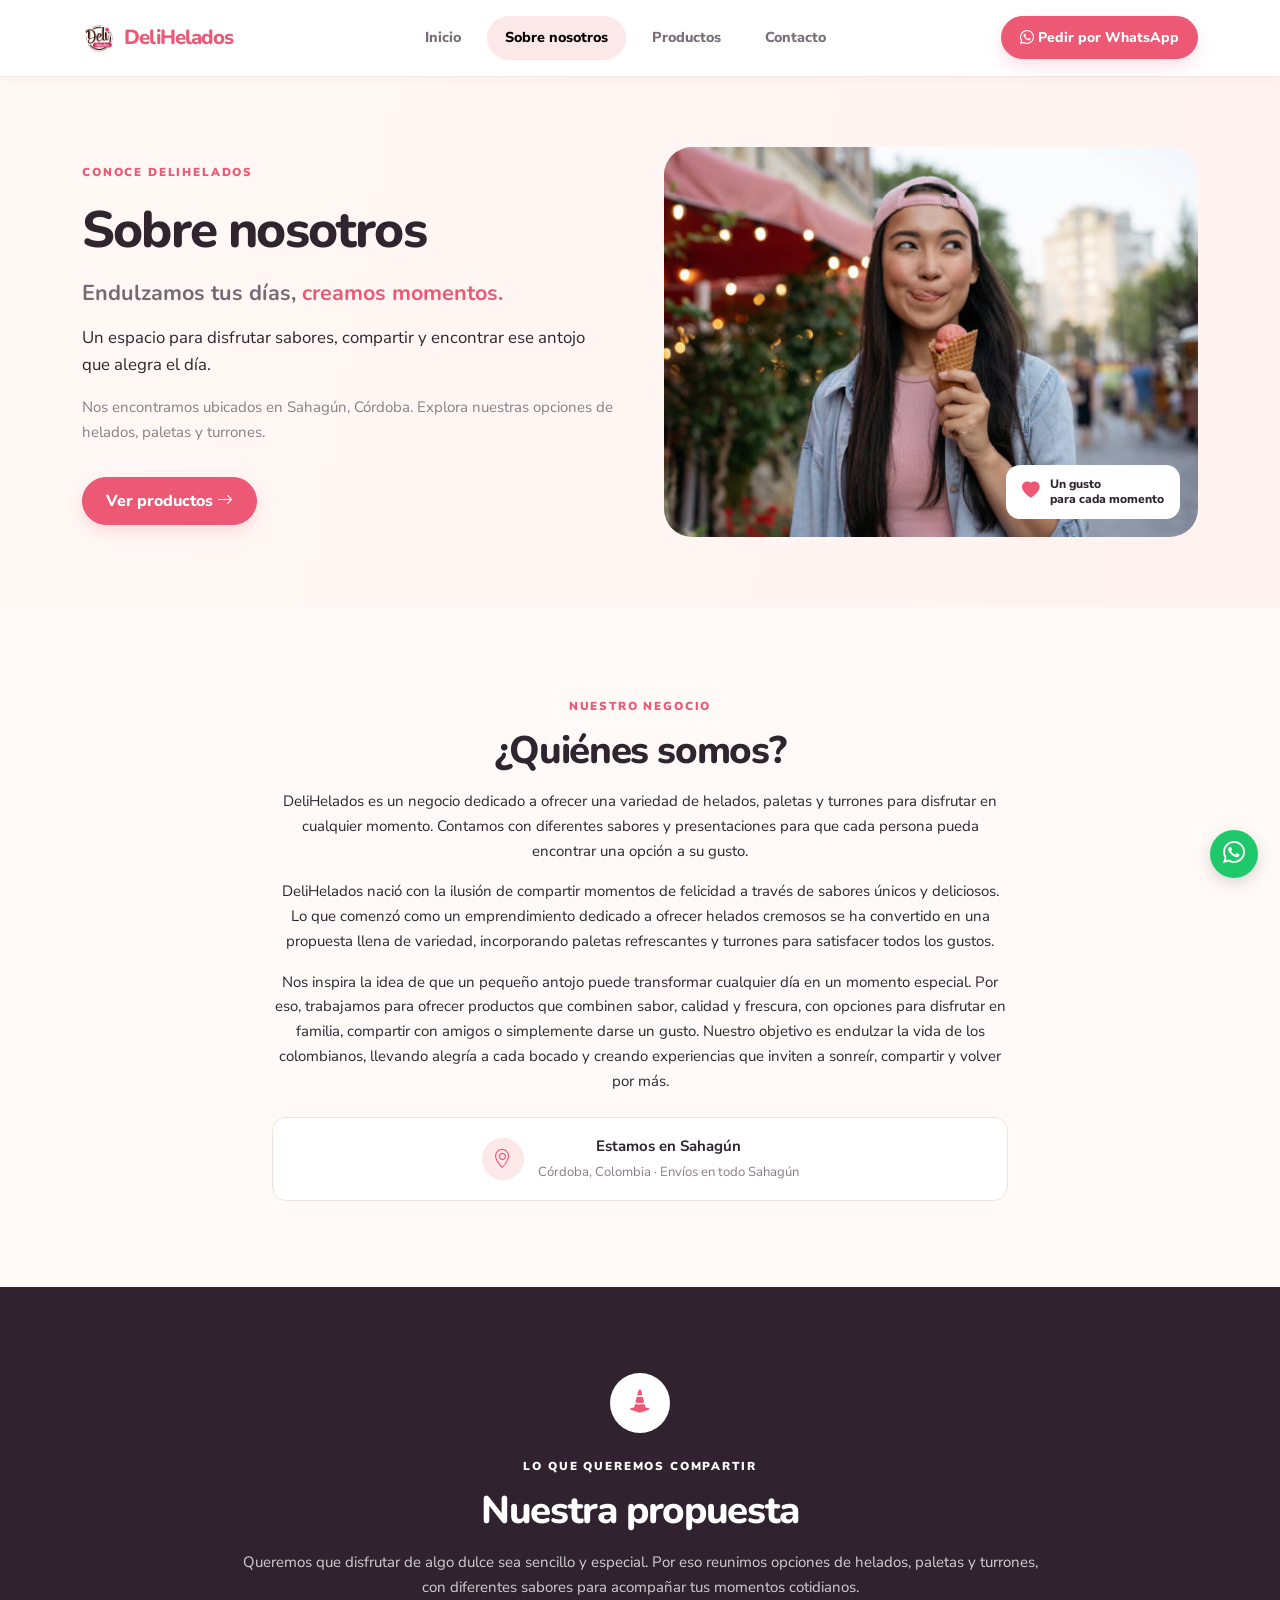
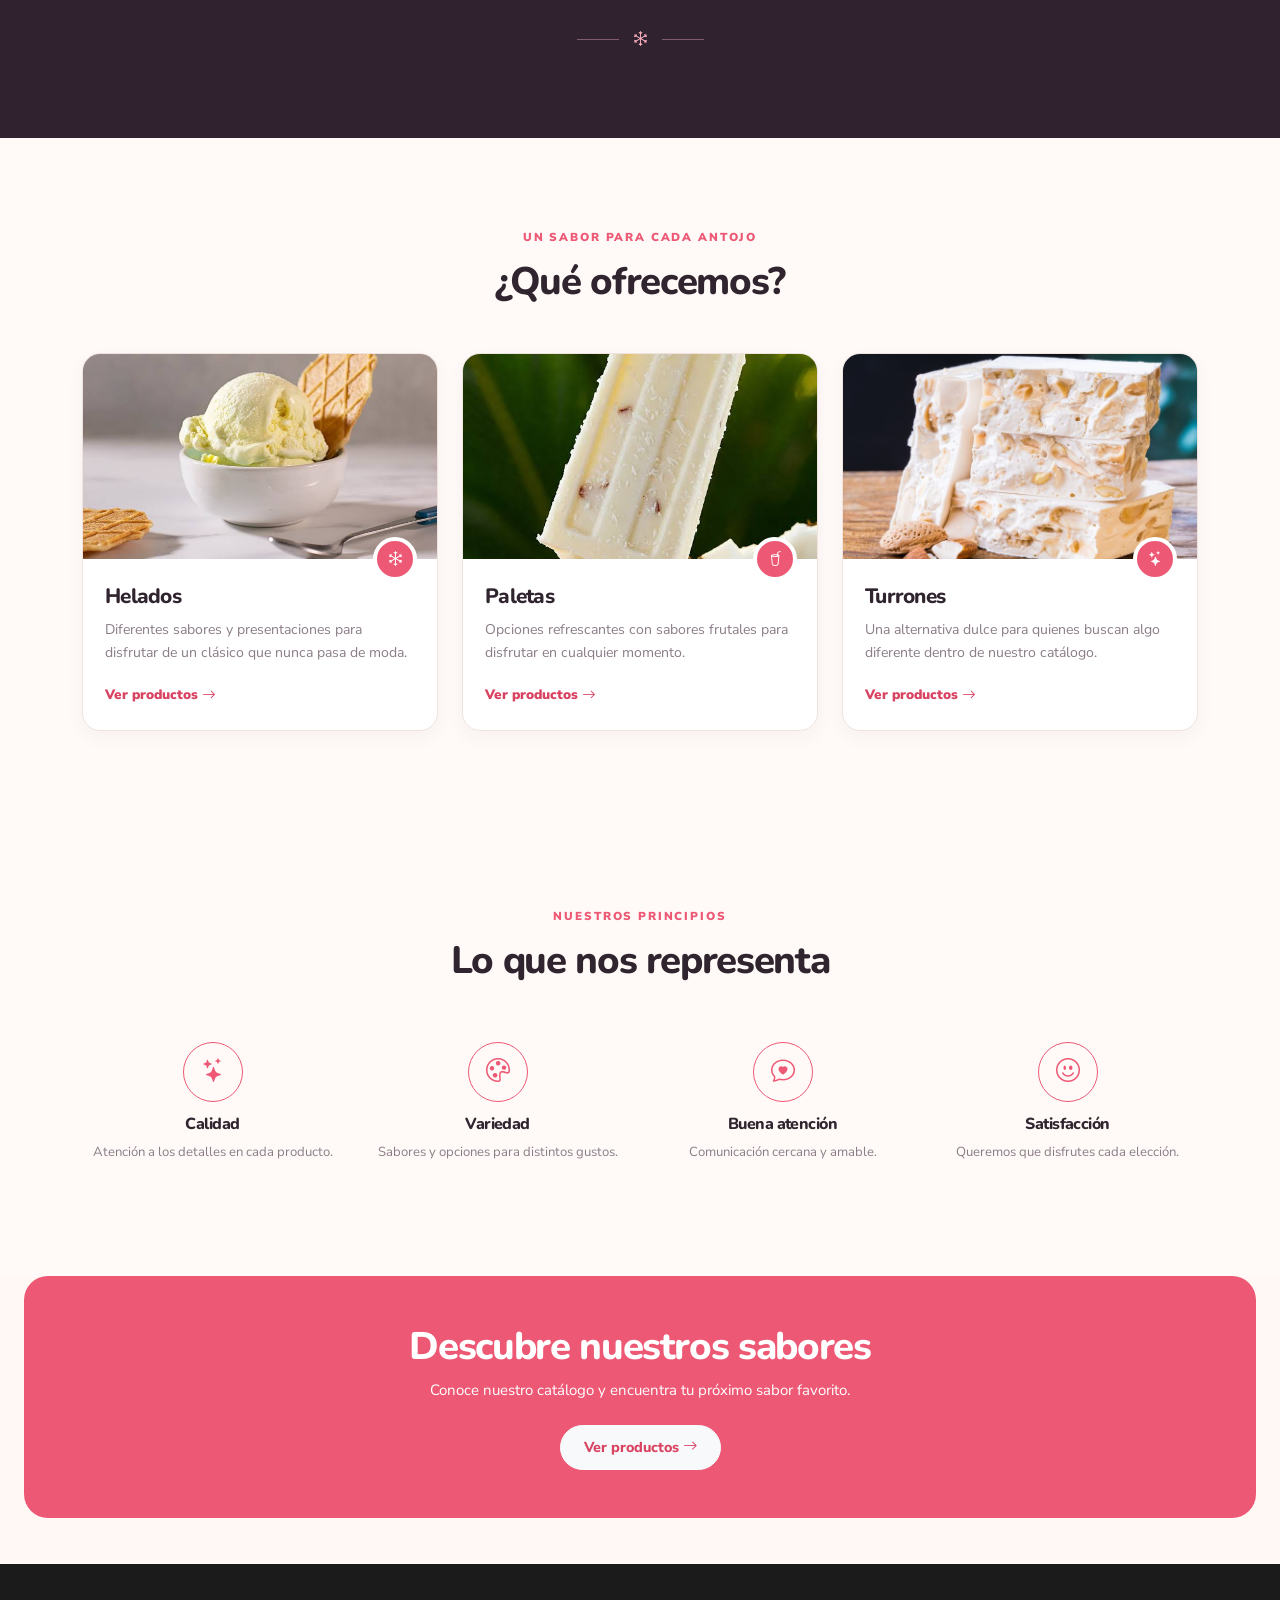
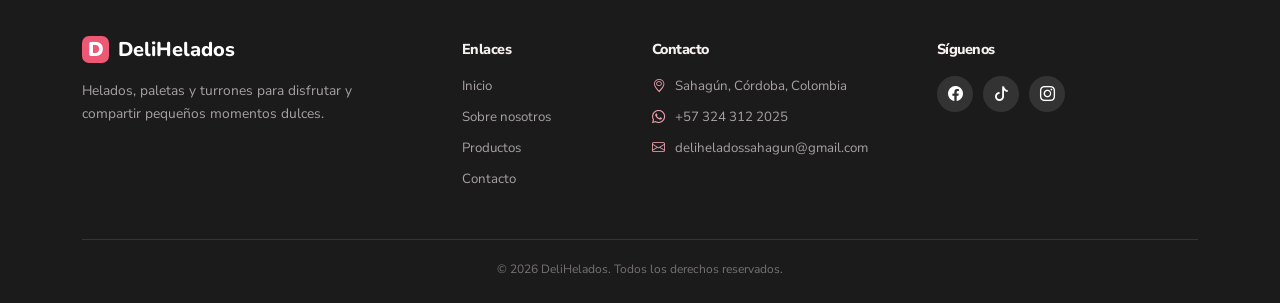
==== html/about.html @ 3cf7e17a "feat(about): Se ha creado la maquetacion y diseño para la pagina Sobre nosotros" ====
<!DOCTYPE html>
<html lang="es">

<head>
  <meta charset="UTF-8">
  <meta name="viewport" content="width=device-width, initial-scale=1.0">
  <meta name="description" content="Conoce DeliHelados, un negocio de helados, paletas y turrones en Sahagún, Córdoba.">
  <meta name="theme-color" content="#fff8f4">
  <title>DeliHelados | Sobre nosotros</title>

  <link rel="preconnect" href="https://fonts.googleapis.com">
  <link rel="preconnect" href="https://fonts.gstatic.com" crossorigin>
  <link
    href="https://fonts.googleapis.com/css2?family=Nunito+Sans:wght@400;500;600;700;800&family=Nunito:wght@600;700;800;900&display=swap"
    rel="stylesheet">
  <link href="https://cdn.jsdelivr.net/npm/bootstrap@5.3.8/dist/css/bootstrap.min.css" rel="stylesheet">
  <link href="https://cdn.jsdelivr.net/npm/bootstrap-icons@1.13.1/font/bootstrap-icons.min.css" rel="stylesheet">
  <link rel="stylesheet" href="../css/style.css">
</head>

<body class="page-about">
  <header class="site-header sticky-top">
    <nav class="navbar navbar-expand-lg">
      <div class="container">
        <a class="navbar-brand d-flex align-items-center gap-2" href="../index.html" aria-label="DeliHelados, inicio">
          <img src="../assets/images/logo.png" alt="" width="34" height="34">
          <span>Deli<span>Helados</span></span>
        </a>
        <button class="navbar-toggler" type="button" data-bs-toggle="collapse" data-bs-target="#mainNav"
          aria-controls="mainNav" aria-expanded="false" aria-label="Abrir navegación">
          <span class="navbar-toggler-icon"></span>
        </button>
        <div class="collapse navbar-collapse" id="mainNav">
          <ul class="navbar-nav mx-auto mb-2 mb-lg-0">
            <li class="nav-item"><a class="nav-link " href="../index.html">Inicio</a></li>
            <li class="nav-item"><a class="nav-link active" href="about.html">Sobre nosotros</a></li>
            <li class="nav-item"><a class="nav-link " href="products.html">Productos</a></li>
            <li class="nav-item"><a class="nav-link " href="contact.html">Contacto</a></li>
          </ul>
          <a class="btn btn-coral btn-sm header-whatsapp" href="https://wa.me/573243122025" target="_blank"
            rel="noopener noreferrer">
            <i class="bi bi-whatsapp" aria-hidden="true"></i> Pedir por WhatsApp
          </a>
        </div>
      </div>
    </nav>
  </header>
  <main>

    <section class="about-hero section-pad">
      <div class="container">
        <div class="row align-items-center g-5">
          <div class="col-lg-6"><span class="eyebrow">CONOCE DELIHELADOS</span>
            <h1 class="display-title">Sobre nosotros</h1>
            <p class="about-tagline">Endulzamos tus días, <em>creamos momentos.</em></p>
            <p class="lead-copy">Un espacio para disfrutar sabores, compartir y encontrar ese antojo que alegra el día.
            </p>
            <p class="muted-copy">Nos encontramos ubicados en Sahagún, Córdoba. Explora nuestras opciones de helados,
              paletas y turrones.</p><a href="products.html" class="btn btn-coral mt-3">Ver productos <i
                class="bi bi-arrow-right"></i></a>
          </div>
          <div class="col-lg-6">
            <div class="about-hero-image"><img src="../assets/images/person_img.png"
                alt="Selección de helados de diferentes sabores"><span class="image-sticker"><i
                  class="bi bi-heart-fill"></i><small>Un gusto<br>para cada momento</small></span></div>
          </div>
        </div>
      </div>
    </section>
    <section class="about-story section-pad">
      <div class="container">
        <div class="row justify-content-center">
          <div class="col-lg-8 text-center">
            <span class="eyebrow">NUESTRO NEGOCIO</span>

            <h2 class="section-heading">¿Quiénes somos?</h2>

            <p>
              DeliHelados es un negocio dedicado a ofrecer una variedad de
              helados, paletas y turrones para disfrutar en cualquier momento.
              Contamos con diferentes sabores y presentaciones para que cada
              persona pueda encontrar una opción a su gusto.
            </p>

            <p>
              DeliHelados nació con la ilusión de compartir momentos de felicidad 
              a través de sabores únicos y deliciosos. Lo que comenzó como un 
              emprendimiento dedicado a ofrecer helados cremosos se ha convertido 
              en una propuesta llena de variedad, incorporando paletas refrescantes
              y turrones para satisfacer todos los gustos.
            </p>

            <p>
            Nos inspira la idea de que un pequeño antojo puede transformar cualquier 
            día en un momento especial. Por eso, trabajamos para ofrecer productos 
            que combinen sabor, calidad y frescura, con opciones para disfrutar en 
            familia, compartir con amigos o simplemente darse un gusto. Nuestro 
            objetivo es endulzar la vida de los colombianos, llevando alegría a cada 
            bocado y creando experiencias que inviten a sonreír, compartir y volver 
            por más.
            </p>

            <div class="about-note justify-content-center">
              <i class="bi bi-geo-alt"></i>
              <span>
                <strong>Estamos en Sahagún</strong><br>
                <small>Córdoba, Colombia · Envíos en todo Sahagún</small>
              </span>
            </div>
          </div>
        </div>
      </div>
    </section>
    <section class="proposal-section section-pad">
      <div class="container text-center"><span class="proposal-icon"><i class="bi bi-cone-striped"></i></span><span
          class="eyebrow eyebrow-light">LO QUE QUEREMOS COMPARTIR</span>
        <h2 class="section-heading">Nuestra propuesta</h2>
        <p>Queremos que disfrutar de algo dulce sea sencillo y especial. Por eso reunimos opciones de helados, paletas y
          turrones, con diferentes sabores para acompañar tus momentos cotidianos.</p>
        <div class="proposal-line"><span></span><i class="bi bi-snow"></i><span></span></div>
      </div>
    </section>
    <section class="section-pad categories-section">
      <div class="container">
        <div class="text-center mb-5"><span class="eyebrow">UN SABOR PARA CADA ANTOJO</span>
          <h2 class="section-heading">¿Qué ofrecemos?</h2>
        </div>
        <div class="row g-4">
          <div class="col-md-4">
            <article class="offer-card"><img src="../assets/images/helado_vainilla.png" alt="Helados">
              <div class="offer-card-body"><span class="offer-icon"><i class="bi bi-snow"></i></span>
                <h3>Helados</h3>
                <p>Diferentes sabores y presentaciones para disfrutar de un clásico que nunca pasa de moda.</p><a
                  href="products.html?categoria=helados">Ver productos <i class="bi bi-arrow-right"></i></a>
              </div>
            </article>
          </div>
          <div class="col-md-4">
            <article class="offer-card"><img src="../assets/images/paleta_coco.png" alt="Paletas">
              <div class="offer-card-body"><span class="offer-icon"><i class="bi bi-cup-straw"></i></span>
                <h3>Paletas</h3>
                <p>Opciones refrescantes con sabores frutales para disfrutar en cualquier momento.</p><a
                  href="products.html?categoria=paletas">Ver productos <i class="bi bi-arrow-right"></i></a>
              </div>
            </article>
          </div>
          <div class="col-md-4">
            <article class="offer-card"><img src="../assets/images/turron_almendras.png" alt="Turrones">
              <div class="offer-card-body"><span class="offer-icon"><i class="bi bi-stars"></i></span>
                <h3>Turrones</h3>
                <p>Una alternativa dulce para quienes buscan algo diferente dentro de nuestro catálogo.</p><a
                  href="products.html?categoria=turrones">Ver productos <i class="bi bi-arrow-right"></i></a>
              </div>
            </article>
          </div>
        </div>
      </div>
    </section>
    <section class="section-pad represents-section">
      <div class="container">
        <div class="text-center mb-5"><span class="eyebrow">NUESTROS PRINCIPIOS</span>
          <h2 class="section-heading">Lo que nos representa</h2>
        </div>
        <div class="row g-4 text-center">
          <div class="col-6 col-lg-3">
            <div class="value-item"><span><i class="bi bi-stars"></i></span>
              <h3>Calidad</h3>
              <p>Atención a los detalles en cada producto.</p>
            </div>
          </div>
          <div class="col-6 col-lg-3">
            <div class="value-item"><span><i class="bi bi-palette"></i></span>
              <h3>Variedad</h3>
              <p>Sabores y opciones para distintos gustos.</p>
            </div>
          </div>
          <div class="col-6 col-lg-3">
            <div class="value-item"><span><i class="bi bi-chat-heart"></i></span>
              <h3>Buena atención</h3>
              <p>Comunicación cercana y amable.</p>
            </div>
          </div>
          <div class="col-6 col-lg-3">
            <div class="value-item"><span><i class="bi bi-emoji-smile"></i></span>
              <h3>Satisfacción</h3>
              <p>Queremos que disfrutes cada elección.</p>
            </div>
          </div>
        </div>
      </div>
    </section>
    <section class="about-cta">
      <div class="container">
        <h2>Descubre nuestros sabores</h2>
        <p>Conoce nuestro catálogo y encuentra tu próximo sabor favorito.</p><a href="products.html"
          class="btn btn-light">Ver productos <i class="bi bi-arrow-right"></i></a>
      </div>
    </section>

  </main>
  <footer class="site-footer">
    <div class="container">
      <div class="row g-4 py-5">
        <div class="col-lg-4 col-md-6">
          <a class="footer-brand" href="../index.html"><span class="brand-mark">D</span> DeliHelados</a>
          <p class="footer-copy mt-3">Helados, paletas y turrones para disfrutar y compartir pequeños momentos dulces.
          </p>
        </div>
        <div class="col-6 col-lg-2 col-md-3">
          <h2 class="footer-title">Enlaces</h2>
          <ul class="footer-links">
            <li><a href="../index.html">Inicio</a></li>
            <li><a href="about.html">Sobre nosotros</a></li>
            <li><a href="products.html">Productos</a></li>
            <li><a href="contact.html">Contacto</a></li>
          </ul>
        </div>
        <div class="col-6 col-lg-3 col-md-3">
          <h2 class="footer-title">Contacto</h2>
          <ul class="footer-links footer-contact">
            <li><i class="bi bi-geo-alt" aria-hidden="true"></i> Sahagún, Córdoba, Colombia</li>
            <li><a href="https://wa.me/573243122025" target="_blank" rel="noopener noreferrer"><i class="bi bi-whatsapp"
                  aria-hidden="true"></i> +57 324 312 2025</a></li>
            <li><a href="mailto:deliheladossahagun@gmail.com"><i class="bi bi-envelope" aria-hidden="true"></i>
                deliheladossahagun@gmail.com</a></li>
          </ul>
        </div>
        <div class="col-lg-3">
          <h2 class="footer-title">Síguenos</h2>
          <div class="social-links">
            <a href="#" aria-label="Facebook"><i class="bi bi-facebook"></i></a>
            <a href="#" aria-label="TikTok"><i class="bi bi-tiktok"></i></a>
            <a href="#" aria-label="Instagram"><i class="bi bi-instagram"></i></a>
          </div>
        </div>
      </div>
      <div class="footer-bottom">© <span data-current-year>2026</span> DeliHelados. Todos los derechos reservados.</div>
    </div>
  </footer>
  <div class="floating-actions">
    <button class="back-to-top" type="button" aria-label="Volver arriba" title="Volver arriba"><i
        class="bi bi-chevron-up"></i></button>
    <a class="whatsapp-float" href="https://wa.me/573243122025" target="_blank" rel="noopener noreferrer"
      aria-label="Contactar a DeliHelados por WhatsApp"><i class="bi bi-whatsapp"></i></a>
  </div>
</body>

</html>
---- css/style.css ----
:root {
  --coral: #ed5875;
  --coral-dark: #d94362;
  --pink-soft: #fde8e9;
  --cream: #fff8f4;
  --cream-deep: #f9eee8;
  --ink: #30242f;
  --muted: #8b7d88;
  --line: #f0e3de;
  --footer: #1c1b1b;
  --shadow: 0 12px 34px rgba(48, 36, 47, .08);
  --radius: 20px;
}

* {
  box-sizing: border-box;
}

html {
  scroll-behavior: smooth;
  scroll-padding-top: 90px;
}

body {
  margin: 0;
  color: var(--ink);
  background: var(--cream);
  font-family: "Nunito Sans", sans-serif;
  font-size: 15px;
  line-height: 1.65;
}

h1,
h2,
h3,
h4,
.navbar-brand {
  font-family: "Nunito", sans-serif;
  font-weight: 800;
  letter-spacing: -.035em;
}

a {
  color: inherit;
  text-decoration: none;
}

img {
  max-width: 100%;
}

.site-header {
  background: rgba(255, 255, 255, .96);
  border-bottom: 1px solid rgba(240, 227, 222, .8);
  box-shadow: 0 2px 12px rgba(48, 36, 47, .035);
}

.navbar {
  min-height: 76px;
  padding: 10px 0;
}

.navbar-brand {
  color: var(--coral);
  font-size: 1.28rem;
  letter-spacing: -.04em;
}

.navbar-brand img {
  object-fit: contain;
}

.navbar-brand span span {
  color: var(--coral);
}

.navbar-nav {
  gap: 8px;
}

.nav-link {
  color: #786d78;
  font-size: .9rem;
  font-weight: 800;
  padding: 10px 18px !important;
  border-radius: 30px;
  transition: .2s ease;
}

.nav-link:hover,
.nav-link.active {
  background: var(--pink-soft);
  color: var(--coral-dark);
}

.navbar-toggler {
  border: 1px solid var(--line);
  padding: 7px 10px;
}

.navbar-toggler:focus {
  box-shadow: 0 0 0 .2rem rgba(237, 88, 117, .2);
}

.btn {
  border-radius: 999px;
  padding: 11px 23px;
  font-weight: 800;
  transition: transform .2s, box-shadow .2s, background-color .2s;
}

.btn:hover {
  transform: translateY(-2px);
}

.btn-coral {
  background: var(--coral);
  color: #fff;
  border: 1px solid var(--coral);
  box-shadow: 0 7px 16px rgba(237, 88, 117, .18);
}

.btn-coral:hover,
.btn-coral:focus {
  background: var(--coral-dark);
  color: #fff;
  border-color: var(--coral-dark);
}

.btn-outline-coral {
  color: var(--coral);
  border: 1.5px solid var(--coral);
  background: transparent;
}

.btn-outline-coral:hover {
  background: var(--coral);
  color: #fff;
}

.btn-whatsapp {
  color: white;
  background: #20c96b;
  border: 1px solid #20c96b;
  font-weight: 800;
}

.btn-whatsapp:hover {
  color: white;
  background: #15ae59;
  border-color: #15ae59;
}

.header-whatsapp {
  white-space: nowrap;
  padding: 10px 18px;
}

.section-pad {
  padding: 86px 0;
}

.eyebrow {
  color: var(--coral);
  display: inline-flex;
  align-items: center;
  gap: 10px;
  font-size: .72rem;
  letter-spacing: .16em;
  font-weight: 900;
  margin-bottom: 12px;
}

.eyebrow>span {
  display: inline-block;
  width: 25px;
  height: 1px;
  background: currentColor;
}

.eyebrow-light {
  color: #fff;
}

.section-heading {
  font-size: clamp(1.9rem, 3vw, 2.6rem);
  margin: 0 0 15px;
  line-height: 1.2;
}

.display-title {
  font-size: clamp(2.35rem, 4vw, 3.5rem);
  line-height: 1.12;
  margin: 8px 0 18px;
}

.muted-copy {
  color: var(--muted);
}

.narrow-copy {
  max-width: 780px;
}

.welcome-section {
  padding: 54px 0 64px;
  background: #fffaf7;
}

.welcome-section p,
.page-intro p {
  color: var(--muted);
  max-width: 760px;
  margin: 0 auto;
}

.home-hero {
  position: relative;
  min-height: 570px;
  display: flex;
  align-items: center;
  overflow: hidden;
  background: #574a4a url("../assets/images/main_icecream-opaque.png") center 47% / cover no-repeat;
}

.home-hero::before {
  content: "";
  position: absolute;
  inset: 0;
  background: linear-gradient(90deg, rgba(35, 26, 34, .72), rgba(35, 26, 34, .36) 55%, rgba(35, 26, 34, .12));
}

.hero-shade {
  position: absolute;
  inset: 0;
  background: linear-gradient(0deg, rgba(35, 26, 34, .16), transparent 50%);
}

.hero-content {
  position: relative;
  z-index: 1;
  padding-top: 72px;
  padding-bottom: 72px;
}

.hero-copy {
  max-width: 670px;
  color: white;
}

.hero-copy h1 {
  font-size: clamp(2.8rem, 5.5vw, 5rem);
  line-height: 1.07;
  margin: 8px 0 22px;
}

.hero-copy h1 em {
  color: #ffc5cf;
  font-style: normal;
  display: block;
}

.hero-copy p {
  max-width: 540px;
  color: rgba(255, 255, 255, .88);
  font-size: 1.08rem;
  margin-bottom: 30px;
}

.btn-outline-light:hover {
  color: var(--ink);
}

.products-featured {
  background: var(--cream);
}

.section-heading-row {
  display: flex;
  align-items: end;
  justify-content: space-between;
  gap: 20px;
  margin-bottom: 28px;
}

.section-heading-row .eyebrow {
  display: block;
}

.section-heading-row .section-heading {
  margin-bottom: 0;
}

.text-link {
  color: var(--coral-dark);
  font-weight: 900;
  white-space: nowrap;
}

.text-link:hover {
  color: var(--ink);
}

.product-card {
  background: #fff;
  border: 1px solid rgba(240, 227, 222, .9);
  border-radius: 18px;
  overflow: hidden;
  box-shadow: 0 6px 18px rgba(48, 36, 47, .045);
  transition: transform .25s, box-shadow .25s;
  display: flex;
  flex-direction: column;
}

.product-card:hover {
  transform: translateY(-5px);
  box-shadow: var(--shadow);
}

.product-image {
  display: flex;
  position: relative;
  align-items: center;
  justify-content: center;
  height: 215px;
  overflow: hidden;
  background: #f2e8e2;
}

.product-image img {
  width: 100%;
  height: 100%;
  object-fit: cover;
  transition: transform .4s;
}

.product-card:hover .product-image img {
  transform: scale(1.04);
}

.product-badge {
  position: absolute;
  top: 12px;
  right: 12px;
  border-radius: 30px;
  background: #e2f6f0;
  color: #278c79;
  font-size: .68rem;
  font-weight: 900;
  padding: 5px 11px;
}

.product-info {
  padding: 17px 17px 16px;
  display: flex;
  flex-direction: column;
  flex: 1;
}

.product-info h2,
.product-info h3 {
  font-size: 1rem;
  line-height: 1.35;
  margin: 0 0 7px;
}

.product-info h2 a:hover,
.product-info h3 a:hover {
  color: var(--coral-dark);
}

.product-info p {
  font-size: .84rem;
  color: var(--muted);
  margin: 0 0 18px;
}

.product-bottom {
  display: flex;
  align-items: center;
  justify-content: space-between;
  gap: 8px;
  margin-top: auto;
}

.product-bottom strong {
  color: var(--coral);
  font-size: 1.06rem;
  white-space: nowrap;
}

.round-link {
  width: 36px;
  height: 36px;
  display: grid;
  place-items: center;
  border: 1px solid var(--coral);
  border-radius: 50%;
  color: var(--coral);
}

.round-link:hover {
  color: white;
  background: var(--coral);
}

.product-bottom .btn {
  padding: 7px 13px;
  font-size: .78rem;
}

.categories-section {
  background: #fffaf7;
}

.category-card {
  position: relative;
  display: block;
  height: 320px;
  overflow: hidden;
  border-radius: 20px;
  background: #d7b9a5;
  color: white;
}

.category-card>img {
  width: 100%;
  height: 100%;
  object-fit: cover;
  transition: transform .45s;
}

.category-card:hover>img {
  transform: scale(1.06);
}

.category-overlay {
  position: absolute;
  inset: 0;
  background: linear-gradient(0deg, rgba(35, 25, 33, .78), rgba(35, 25, 33, 0) 75%);
}

.category-content {
  position: absolute;
  left: 24px;
  right: 24px;
  bottom: 23px;
  display: flex;
  flex-direction: column;
}

.category-content small {
  font-size: .65rem;
  letter-spacing: .13em;
  opacity: .8;
}

.category-content strong {
  font: 800 1.9rem "Nunito", sans-serif;
}

.category-content>span {
  font-weight: 800;
  font-size: .85rem;
  margin-top: 5px;
}

.category-turron {
  background: linear-gradient(140deg, #b88a5e, #f3d5a2 48%, #90633f);
}

.turron-placeholder,
.offer-turron-art {
  display: grid;
  place-items: center;
  width: 100%;
  height: 100%;
  color: rgba(255, 255, 255, .8);
  font-size: 5rem;
  background: repeating-linear-gradient(45deg, #d4b37e 0 26px, #f0d6a2 27px 53px, #b98d5b 54px 80px);
}

.cta-section {
  background: var(--coral);
  color: white;
  padding: 55px 0;
}

.cta-inner {
  display: flex;
  align-items: center;
  justify-content: space-between;
  gap: 30px;
}

.cta-inner h2 {
  font-size: clamp(1.8rem, 3vw, 2.5rem);
  margin: 0 0 8px;
}

.cta-inner p {
  margin: 0;
  color: rgba(255, 255, 255, .9);
}

.cta-inner .btn {
  flex-shrink: 0;
  color: var(--coral-dark);
  font-size: .9rem;
}

.site-footer {
  background: var(--footer);
  color: #f7f1f0;
}

.footer-brand {
  display: inline-flex;
  align-items: center;
  gap: 9px;
  color: white;
  font: 800 1.25rem "Nunito", sans-serif;
}

.brand-mark {
  display: inline-grid;
  place-items: center;
  width: 27px;
  height: 27px;
  border-radius: 7px;
  color: white;
  background: var(--coral);
  font-weight: 900;
}

.footer-copy {
  max-width: 300px;
  color: #a7a1a3;
  font-size: .86rem;
}

.footer-title {
  font: 800 .9rem "Nunito Sans", sans-serif;
  margin: 3px 0 17px;
}

.footer-links {
  list-style: none;
  margin: 0;
  padding: 0;
  display: grid;
  gap: 9px;
  color: #a7a1a3;
  font-size: .83rem;
}

.footer-links a:hover {
  color: #fff;
}

.footer-contact li {
  overflow-wrap: anywhere;
}

.footer-contact i {
  margin-right: 7px;
  color: #e9a0ae;
}

.social-links {
  display: flex;
  gap: 10px;
}

.social-links a {
  display: inline-grid;
  place-items: center;
  width: 36px;
  height: 36px;
  background: #343333;
  color: white;
  border-radius: 50%;
  transition: .2s;
}

.social-links a:hover {
  background: var(--coral);
  transform: translateY(-2px);
}

.footer-bottom {
  border-top: 1px solid #373434;
  padding: 20px 0 23px;
  text-align: center;
  color: #777173;
  font-size: .75rem;
}

.floating-actions {
  position: fixed;
  right: 22px;
  bottom: 22px;
  z-index: 1030;
  display: flex;
  flex-direction: column;
  gap: 11px;
  align-items: center;
}

.whatsapp-float,
.back-to-top {
  display: grid;
  place-items: center;
  width: 48px;
  height: 48px;
  border-radius: 50%;
  color: white;
  border: 0;
  box-shadow: 0 5px 16px rgba(0, 0, 0, .15);
  font-size: 1.4rem;
}

.whatsapp-float {
  background: #1fc96b;
}

.whatsapp-float:hover {
  color: white;
  background: #14ae59;
}

.back-to-top {
  background: #4bc9bf;
  cursor: pointer;
  opacity: 0;
  visibility: hidden;
  transform: translateY(8px);
  transition: .2s;
}

.back-to-top.is-visible {
  opacity: 1;
  visibility: visible;
  transform: translateY(0);
}

.page-intro {
  padding: 65px 0 52px;
  background: linear-gradient(180deg, #fff0ef 0%, var(--cream) 100%);
}

.page-intro .section-heading {
  margin-bottom: 14px;
}

.catalog-section {
  padding-top: 0;
}

.catalog-toolbar {
  display: flex;
  align-items: center;
  justify-content: space-between;
  gap: 20px;
  padding: 17px 20px;
  background: white;
  border: 1px solid var(--line);
  border-radius: 16px;
  margin-bottom: 22px;
}

.filter-tabs {
  display: flex;
  align-items: center;
  gap: 6px;
  flex-wrap: wrap;
}

.filter-btn {
  border: 0;
  border-radius: 30px;
  padding: 9px 17px;
  background: transparent;
  color: #675d68;
  font-weight: 800;
  font-size: .84rem;
}

.filter-btn:hover,
.filter-btn.active {
  color: white;
  background: var(--coral);
}

.search-box {
  display: flex;
  align-items: center;
  gap: 9px;
  border: 1px solid var(--line);
  border-radius: 30px;
  padding: 0 14px;
  color: var(--muted);
  min-width: 230px;
}

.search-box input {
  border: 0;
  outline: 0;
  width: 100%;
  padding: 10px 0;
  color: var(--ink);
  background: transparent;
  font: inherit;
  font-size: .85rem;
}

.results-label {
  color: var(--muted);
  font-size: .82rem;
  margin-bottom: 16px;
}

.image-turron,
.image-vanilla,
.image-coconut,
.image-pistachio {
  background: linear-gradient(140deg, #f3d9b2, #bd9365);
}

.turron-illustration,
.vanilla-illustration,
.coconut-illustration,
.pistachio-illustration {
  display: grid;
  place-items: center;
  width: 100%;
  height: 100%;
  font-size: 4.5rem;
  color: rgba(255, 255, 255, .8);
}

.image-vanilla {
  background: linear-gradient(135deg, #f6f0df, #d8c59a);
}

.image-coconut {
  background: linear-gradient(135deg, #e3f1e7, #a4cbb0);
}

.image-pistachio {
  background: linear-gradient(135deg, #e3e8bd, #8fa66c);
}

.empty-state {
  text-align: center;
  padding: 60px 20px;
  color: var(--muted);
}

.empty-state i {
  font-size: 2.5rem;
  color: var(--coral);
}

.empty-state h2 {
  color: var(--ink);
  margin-top: 12px;
  font-size: 1.4rem;
}

.catalog-cta {
  padding: 45px 0 65px;
  background: white;
}

.catalog-cta h2 {
  font-size: 1.7rem;
}

.catalog-cta p {
  color: var(--muted);
}

.about-hero {
  padding-top: 70px;
  padding-bottom: 70px;
  background: linear-gradient(100deg, #fff9f6, #fff2ef);
}

.about-tagline {
  font: 700 1.35rem "Nunito", sans-serif;
  color: #776976;
}

.about-tagline em {
  color: var(--coral);
  font-style: normal;
}

.lead-copy {
  font-size: 1.05rem;
  max-width: 540px;
}

.about-hero-image {
  position: relative;
  border-radius: 28px;
  overflow: hidden;
  background: #f4e7e2;
  min-height: 340px;
}

.about-hero-image img {
  display: block;
  width: 100%;
  height: 390px;
  object-fit: cover;
}

.image-sticker {
  position: absolute;
  right: 18px;
  bottom: 18px;
  display: flex;
  align-items: center;
  gap: 10px;
  padding: 12px 16px;
  background: white;
  color: var(--coral);
  border-radius: 14px;
  box-shadow: var(--shadow);
  font-size: 1.1rem;
}

.image-sticker small {
  font-size: .76rem;
  line-height: 1.25;
  color: var(--ink);
  font-weight: 800;
}

.about-story {
  background: #fffaf7;
}

.story-image {
  border-radius: 22px;
  overflow: hidden;
  box-shadow: var(--shadow);
}

.story-image img {
  width: 100%;
  height: 340px;
  object-fit: cover;
}

.about-note {
  display: flex;
  gap: 14px;
  align-items: center;
  margin-top: 24px;
  padding: 16px;
  background: white;
  border-radius: 14px;
  border: 1px solid var(--line);
}

.about-note>i {
  display: grid;
  place-items: center;
  width: 42px;
  height: 42px;
  border-radius: 50%;
  background: var(--pink-soft);
  color: var(--coral);
  font-size: 1.2rem;
}

.about-note small {
  color: var(--muted);
}

.proposal-section {
  background: #30232f;
  color: white;
}

.proposal-section .section-heading {
  margin-bottom: 16px;
}

.proposal-section p {
  color: rgba(255, 255, 255, .78);
  max-width: 800px;
  margin: auto;
}

.proposal-icon {
  display: grid;
  place-items: center;
  width: 60px;
  height: 60px;
  border-radius: 50%;
  margin: 0 auto 20px;
  background: white;
  color: var(--coral);
  font-size: 1.5rem;
}

.proposal-line {
  display: flex;
  align-items: center;
  justify-content: center;
  gap: 14px;
  margin-top: 28px;
  color: #ffb3c1;
}

.proposal-line span {
  width: 42px;
  height: 1px;
  background: #805b72;
}

.offer-card {
  overflow: hidden;
  background: white;
  border: 1px solid var(--line);
  border-radius: 18px;
  height: 100%;
  box-shadow: 0 7px 20px rgba(48, 36, 47, .04);
}

.offer-card>img,
.offer-turron-art {
  display: block;
  width: 100%;
  height: 205px;
  object-fit: cover;
}

.offer-card-body {
  position: relative;
  padding: 25px 22px 23px;
}

.offer-icon {
  position: absolute;
  top: -22px;
  right: 20px;
  display: grid;
  place-items: center;
  width: 44px;
  height: 44px;
  background: var(--coral);
  border: 4px solid white;
  color: white;
  border-radius: 50%;
}

.offer-card h3 {
  font-size: 1.3rem;
  margin: 0 0 9px;
}

.offer-card p {
  color: var(--muted);
  font-size: .88rem;
  min-height: 48px;
}

.offer-card a {
  color: var(--coral-dark);
  font-size: .85rem;
  font-weight: 900;
}

.represents-section {
  background: #fffaf7;
}

.value-item {
  padding: 10px 5px;
}

.value-item>span {
  display: grid;
  place-items: center;
  width: 60px;
  height: 60px;
  margin: 0 auto 13px;
  border: 1px solid var(--coral);
  border-radius: 50%;
  color: var(--coral);
  font-size: 1.5rem;
}

.value-item h3 {
  font-size: 1rem;
}

.value-item p {
  color: var(--muted);
  font-size: .82rem;
}

.about-cta {
  margin: 0 auto 70px;
  width: min(1320px, calc(100% - 48px));
  border-radius: 24px;
  padding: 48px 24px;
  text-align: center;
  color: white;
  background: var(--coral);
}

.about-cta h2 {
  font-size: clamp(1.7rem, 3vw, 2.4rem);
}

.about-cta p {
  margin: 8px 0 22px;
}

.about-cta .btn {
  color: var(--coral-dark);
  font-size: .9rem;
}

.detail-section {
  padding-top: 50px;
}

.back-link {
  display: inline-flex;
  gap: 8px;
  align-items: center;
  color: var(--muted);
  font-weight: 800;
  margin-bottom: 26px;
}

.back-link:hover {
  color: var(--coral);
}

.detail-image {
  height: 480px;
  border-radius: 24px;
  overflow: hidden;
  background: #f2e7e0;
}

.detail-image img {
  width: 100%;
  height: 100%;
  object-fit: cover;
}

.detail-flavor {
  color: var(--muted);
  font-size: 1rem;
  margin-bottom: 22px;
}

.detail-divider {
  width: 100%;
  height: 1px;
  background: var(--line);
  margin: 22px 0;
}

.detail-description {
  color: #756975;
  font-size: 1rem;
}

.detail-price {
  font: 900 2rem "Nunito", sans-serif;
  color: var(--coral);
  margin: 20px 0;
}

.detail-facts {
  display: grid;
  gap: 10px;
  color: #786d78;
  font-size: .86rem;
}

.detail-facts i {
  color: var(--coral);
  margin-right: 8px;
}

.related-section {
  background: #fffaf7;
}

.contact-intro {
  padding-bottom: 38px;
}

.contact-info-section {
  padding-top: 18px;
}

.subsection-heading {
  font-size: 1.3rem;
}

.contact-info-grid {
  max-width: 960px;
  margin: auto;
}

.contact-info-card {
  display: flex;
  align-items: center;
  gap: 16px;
  height: 100%;
  padding: 19px 22px;
  background: #fff0f0;
  border: 1px solid #fae2e4;
  border-radius: 17px;
  box-shadow: 0 8px 24px rgba(48, 36, 47, .04);
  transition: transform .2s;
}

a.contact-info-card:hover {
  transform: translateY(-3px);
}

.contact-info-icon {
  display: grid;
  place-items: center;
  flex: 0 0 48px;
  width: 48px;
  height: 48px;
  border-radius: 50%;
  background: white;
  color: var(--coral);
  font-size: 1.35rem;
}

.contact-info-card h3 {
  font-size: .95rem;
  margin: 0 0 3px;
}

.contact-info-card p {
  margin: 0;
  font-weight: 800;
}

.contact-info-card small {
  color: var(--muted);
  font-size: .77rem;
}

.social-links-coral a {
  background: #fff0f0;
  color: var(--coral);
}

.social-links-coral a:hover {
  background: var(--coral);
  color: white;
}

.contact-form-section {
  background: #fffaf7;
}

.contact-form-section .display-title {
  font-size: clamp(2rem, 3.5vw, 3rem);
}

.contact-form-section .col-lg-5>p {
  color: var(--muted);
}

.contact-side-note {
  display: flex;
  gap: 12px;
  align-items: center;
  margin-top: 25px;
  color: #716572;
  font-size: .9rem;
}

.contact-side-note i {
  font-size: 1.7rem;
  color: var(--coral);
}

.contact-form {
  padding: 30px;
  background: white;
  border: 1px solid var(--line);
  border-radius: 22px;
  box-shadow: var(--shadow);
}

.form-label {
  font-size: .85rem;
  font-weight: 800;
}

.form-control,
.form-select {
  border: 1px solid #eee1dd;
  border-radius: 12px;
  padding: 12px 14px;
  color: var(--ink);
  font: inherit;
  font-size: .9rem;
}

.form-control:focus,
.form-select:focus {
  border-color: var(--coral);
  box-shadow: 0 0 0 .2rem rgba(237, 88, 117, .14);
}

.form-feedback {
  font-size: .85rem;
  color: #28865b;
}

.map-section {
  padding: 0 0 75px;
  background: #fffaf7;
}

.map-placeholder {
  min-height: 230px;
  display: flex;
  flex-direction: column;
  align-items: center;
  justify-content: center;
  text-align: center;
  padding: 35px;
  border-radius: 22px;
  border: 1px dashed #e4c9c7;
  background: linear-gradient(135deg, #f8eae4, #fff7f2);
}

.map-pin {
  color: var(--coral);
  font-size: 2rem;
}

.map-placeholder h2 {
  font-size: 1.4rem;
  margin: 7px 0;
}

.map-placeholder p {
  color: var(--muted);
  margin-bottom: 10px;
}

@media (max-width: 991.98px) {
  .navbar-nav {
    padding: 12px 0;
    align-items: flex-start;
  }

  .header-whatsapp {
    display: inline-flex;
    width: fit-content;
    margin-bottom: 10px;
  }

  .home-hero {
    min-height: 520px;
    background-position: 58% center;
  }

  .product-image {
    height: 230px;
  }

  .detail-image {
    height: 390px;
  }
}

@media (max-width: 767.98px) {
  .section-pad {
    padding: 58px 0;
  }

  .navbar {
    min-height: 68px;
  }

  .home-hero {
    min-height: 570px;
    background-position: 60% center;
  }

  .home-hero::before {
    background: linear-gradient(90deg, rgba(35, 26, 34, .78), rgba(35, 26, 34, .4));
  }

  .hero-content {
    padding-top: 55px;
    padding-bottom: 55px;
  }

  .hero-copy h1 {
    font-size: clamp(2.65rem, 10vw, 4rem);
  }

  .section-heading-row {
    align-items: flex-start;
    flex-direction: column;
  }

  .product-image {
    height: 250px;
  }

  .category-card {
    height: 300px;
  }

  .cta-inner {
    align-items: flex-start;
    flex-direction: column;
  }

  .page-intro {
    padding: 52px 0 42px;
  }

  .catalog-toolbar {
    align-items: stretch;
    flex-direction: column;
    padding: 14px;
  }

  .filter-tabs {
    gap: 3px;
  }

  .filter-btn {
    padding: 8px 13px;
  }

  .search-box {
    min-width: 0;
  }

  .about-hero-image img {
    height: 300px;
  }

  .story-image img {
    height: 280px;
  }

  .detail-image {
    height: 330px;
  }

  .detail-section {
    padding-top: 35px;
  }

  .contact-form {
    padding: 22px 17px;
  }

  .about-cta {
    width: calc(100% - 28px);
    margin-bottom: 45px;
    padding: 38px 20px;
  }

  .floating-actions {
    right: 13px;
    bottom: 14px;
  }

  .whatsapp-float,
  .back-to-top {
    width: 44px;
    height: 44px;
  }
}

@media (max-width: 420px) {
  .navbar-brand {
    font-size: 1.12rem;
  }

  .hero-copy h1 {
    font-size: 2.5rem;
  }

  .product-image {
    height: 215px;
  }

  .product-bottom {
    align-items: flex-start;
    flex-direction: column;
  }

  .product-bottom .btn {
    align-self: flex-start;
  }
}

.detail-art {
  display: grid;
  place-items: center;
  width: 100%;
  height: 100%;
  color: rgba(255, 255, 255, .82);
  font-size: clamp(5rem, 12vw, 9rem);
}

.detail-image.image-turron {
  background: repeating-linear-gradient(45deg, #d4b37e 0 36px, #f0d6a2 37px 72px, #b98d5b 73px 108px);
}

.detail-image.image-vanilla {
  background: linear-gradient(135deg, #f6f0df, #d8c59a);
}

.detail-image.image-coconut {
  background: linear-gradient(135deg, #e3f1e7, #a4cbb0);
}

.detail-image.image-pistachio {
  background: linear-gradient(135deg, #e3e8bd, #8fa66c);
}
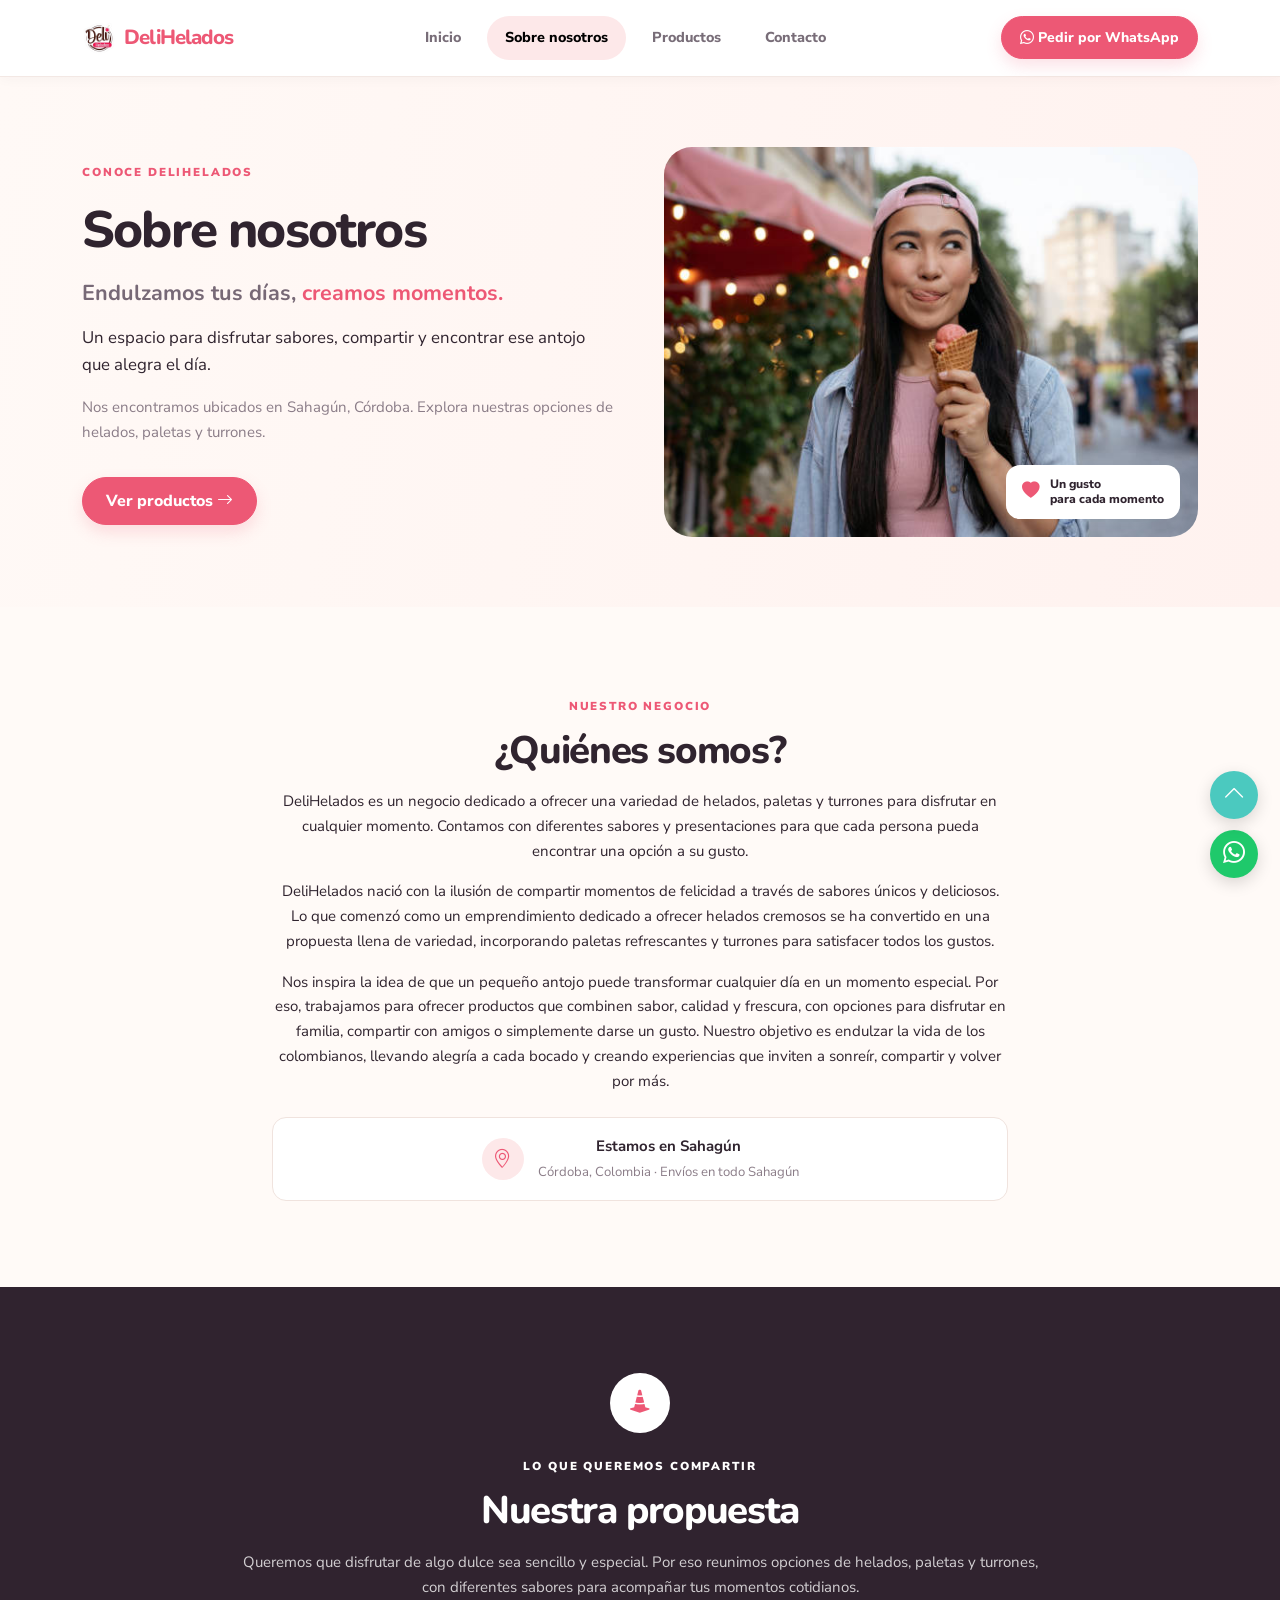
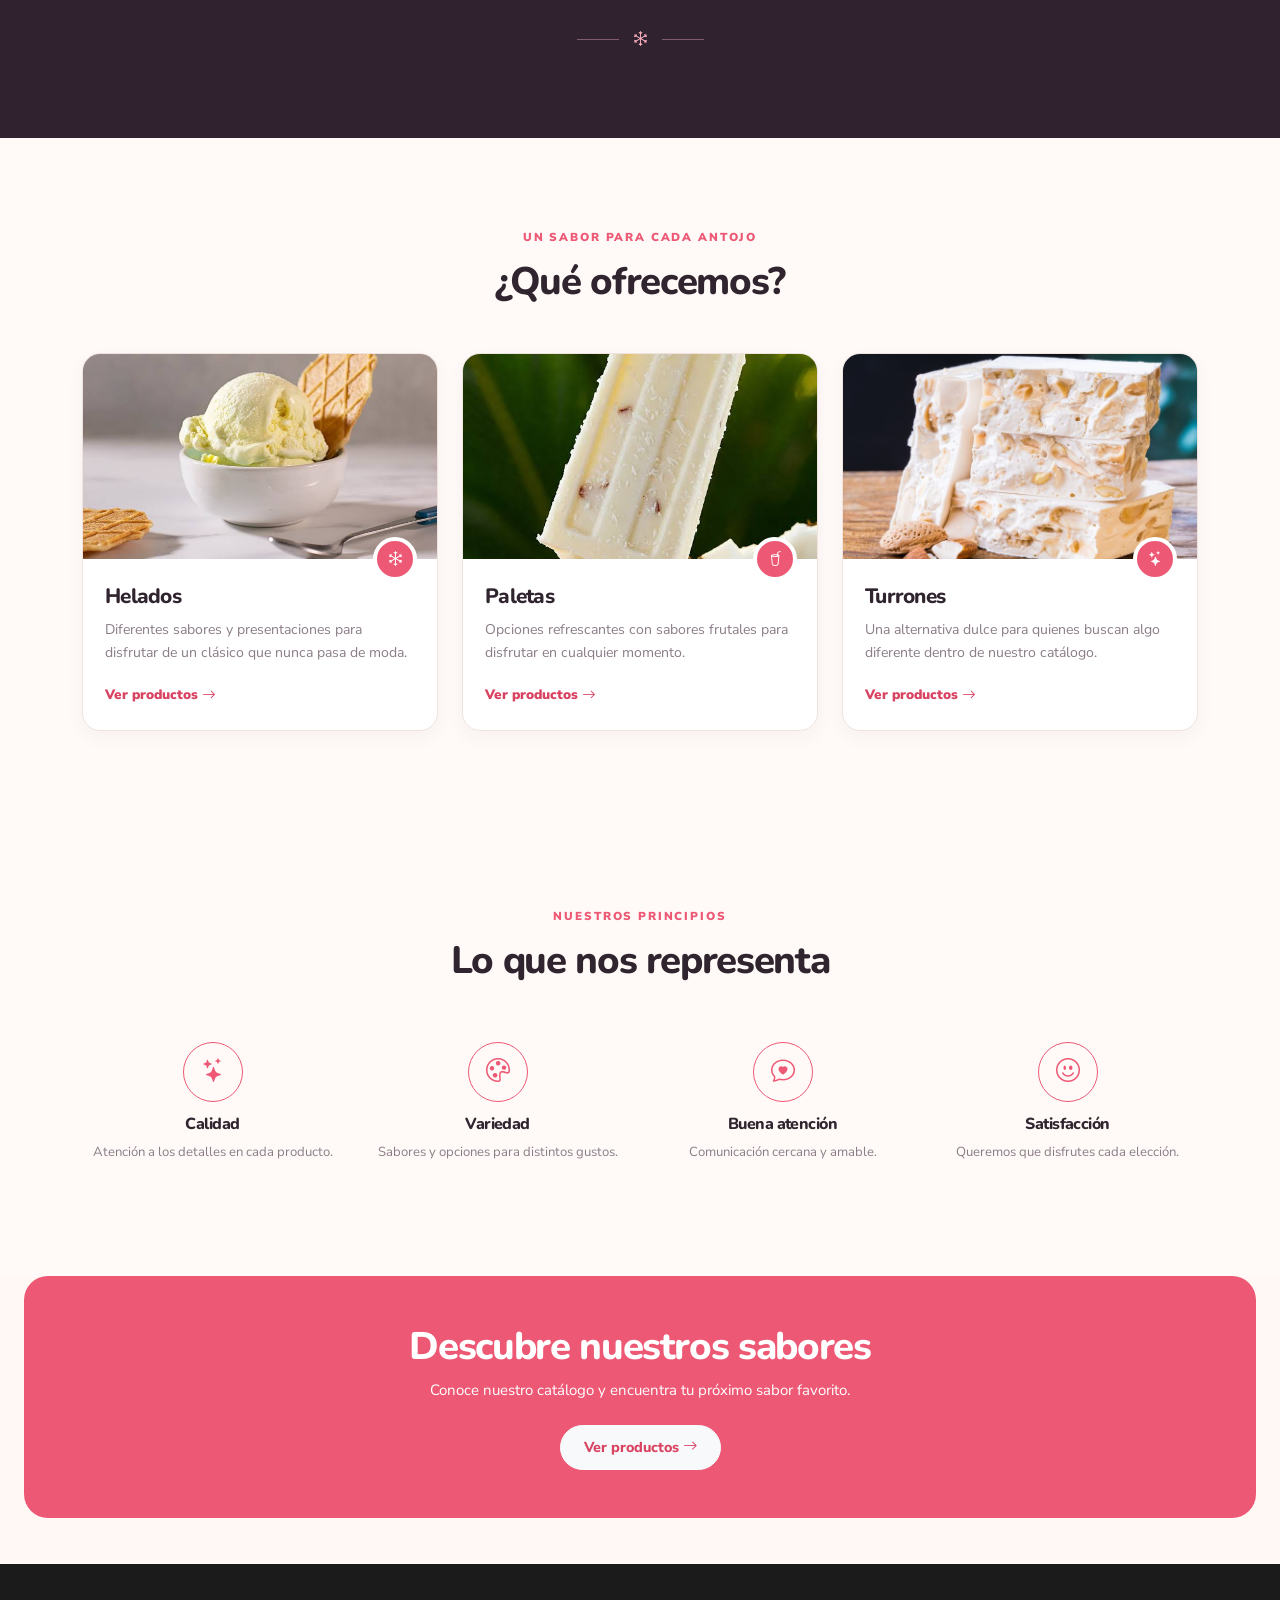
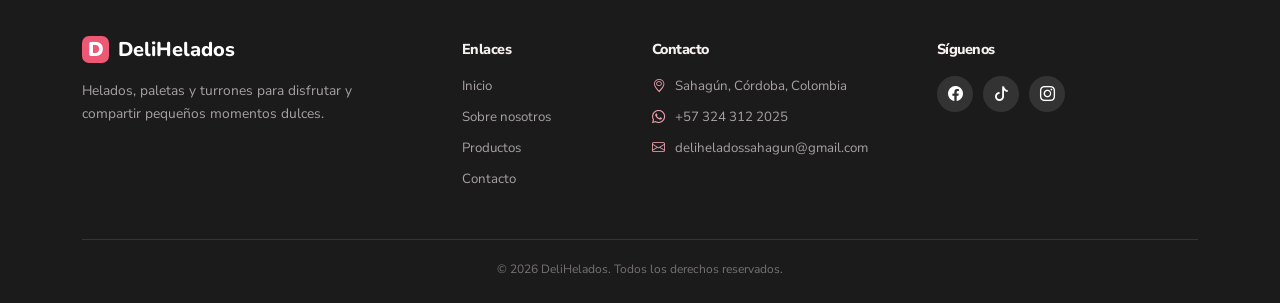
==== commit ffd18fae: "feat(script): Se han agregado funciones en el archivo script.js" ====
--- a/html/about.html
+++ b/html/about.html
@@ -243,6 +243,7 @@
     <a class="whatsapp-float" href="https://wa.me/573243122025" target="_blank" rel="noopener noreferrer"
       aria-label="Contactar a DeliHelados por WhatsApp"><i class="bi bi-whatsapp"></i></a>
   </div>
+  <script src="https://cdn.jsdelivr.net/npm/bootstrap@5.3.8/dist/js/bootstrap.bundle.min.js"></script>
+  <script src="../js/script.js"></script>
 </body>
-
 </html>
